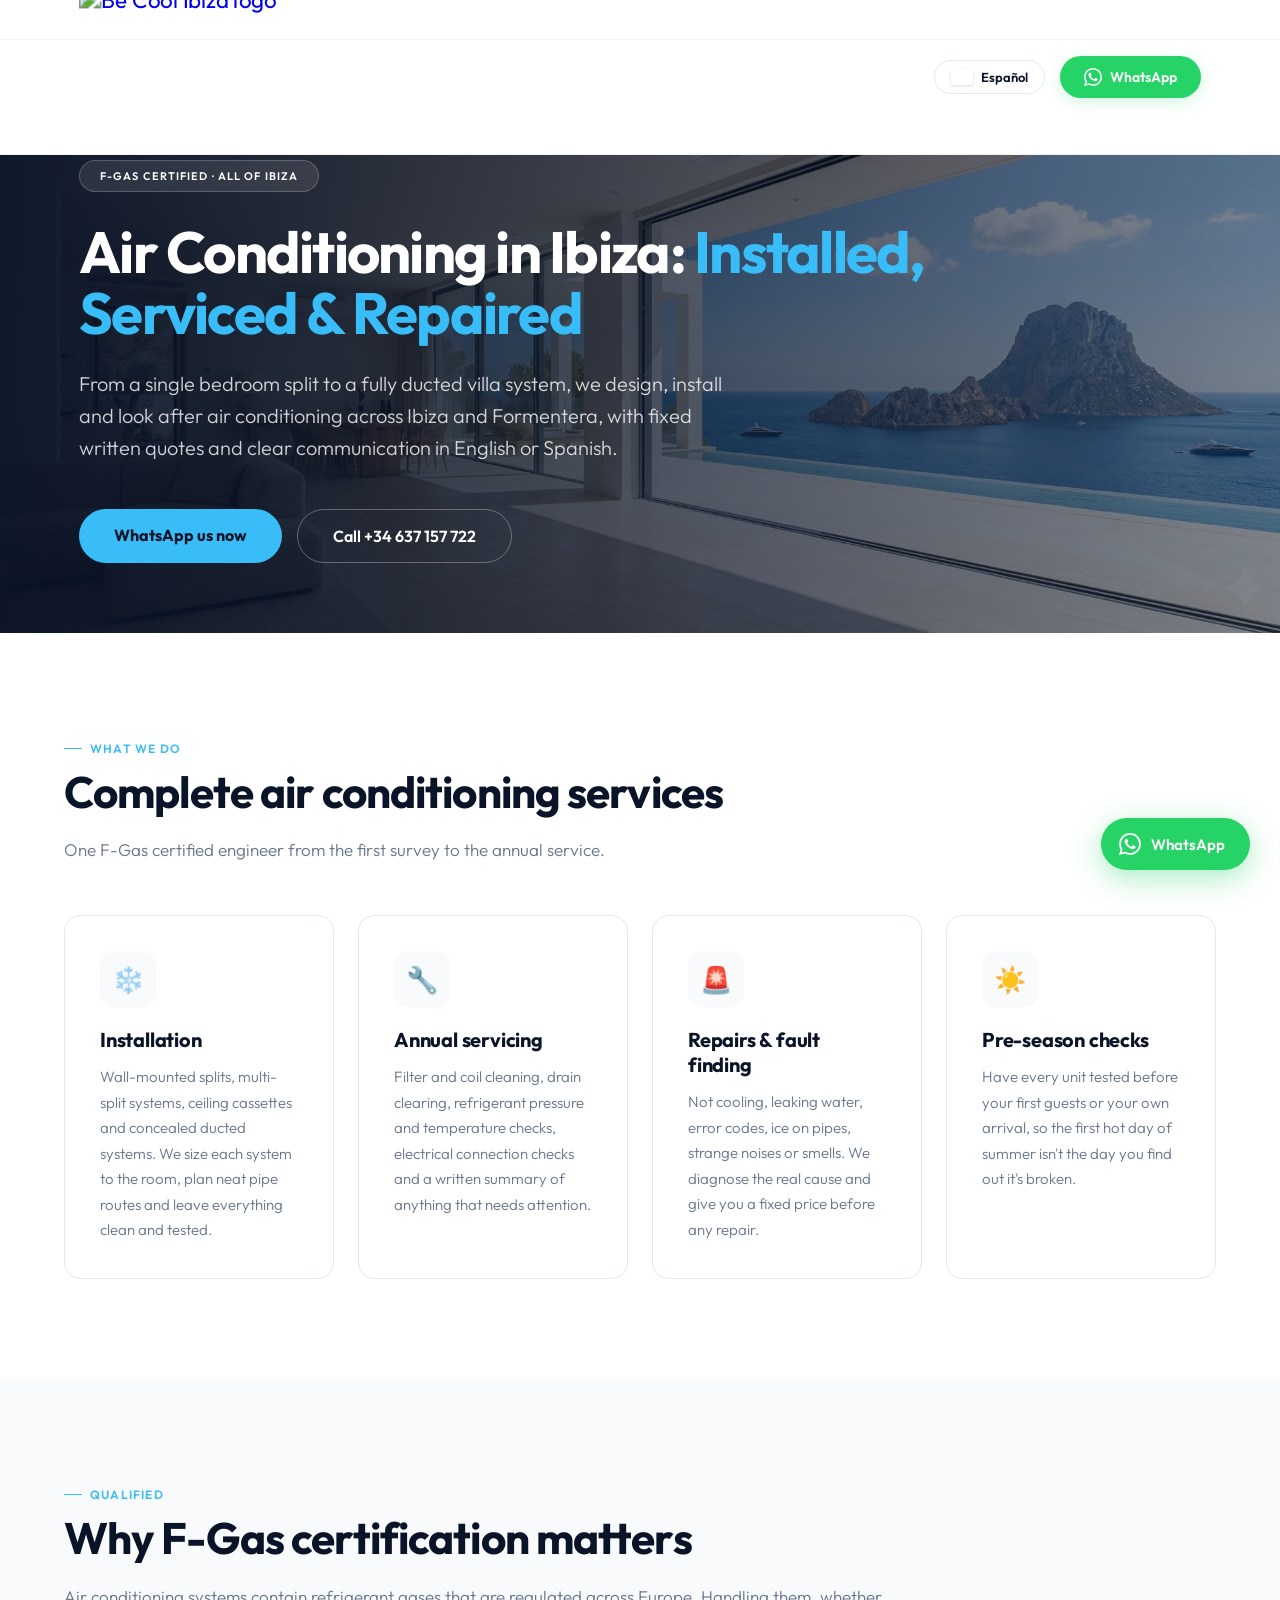
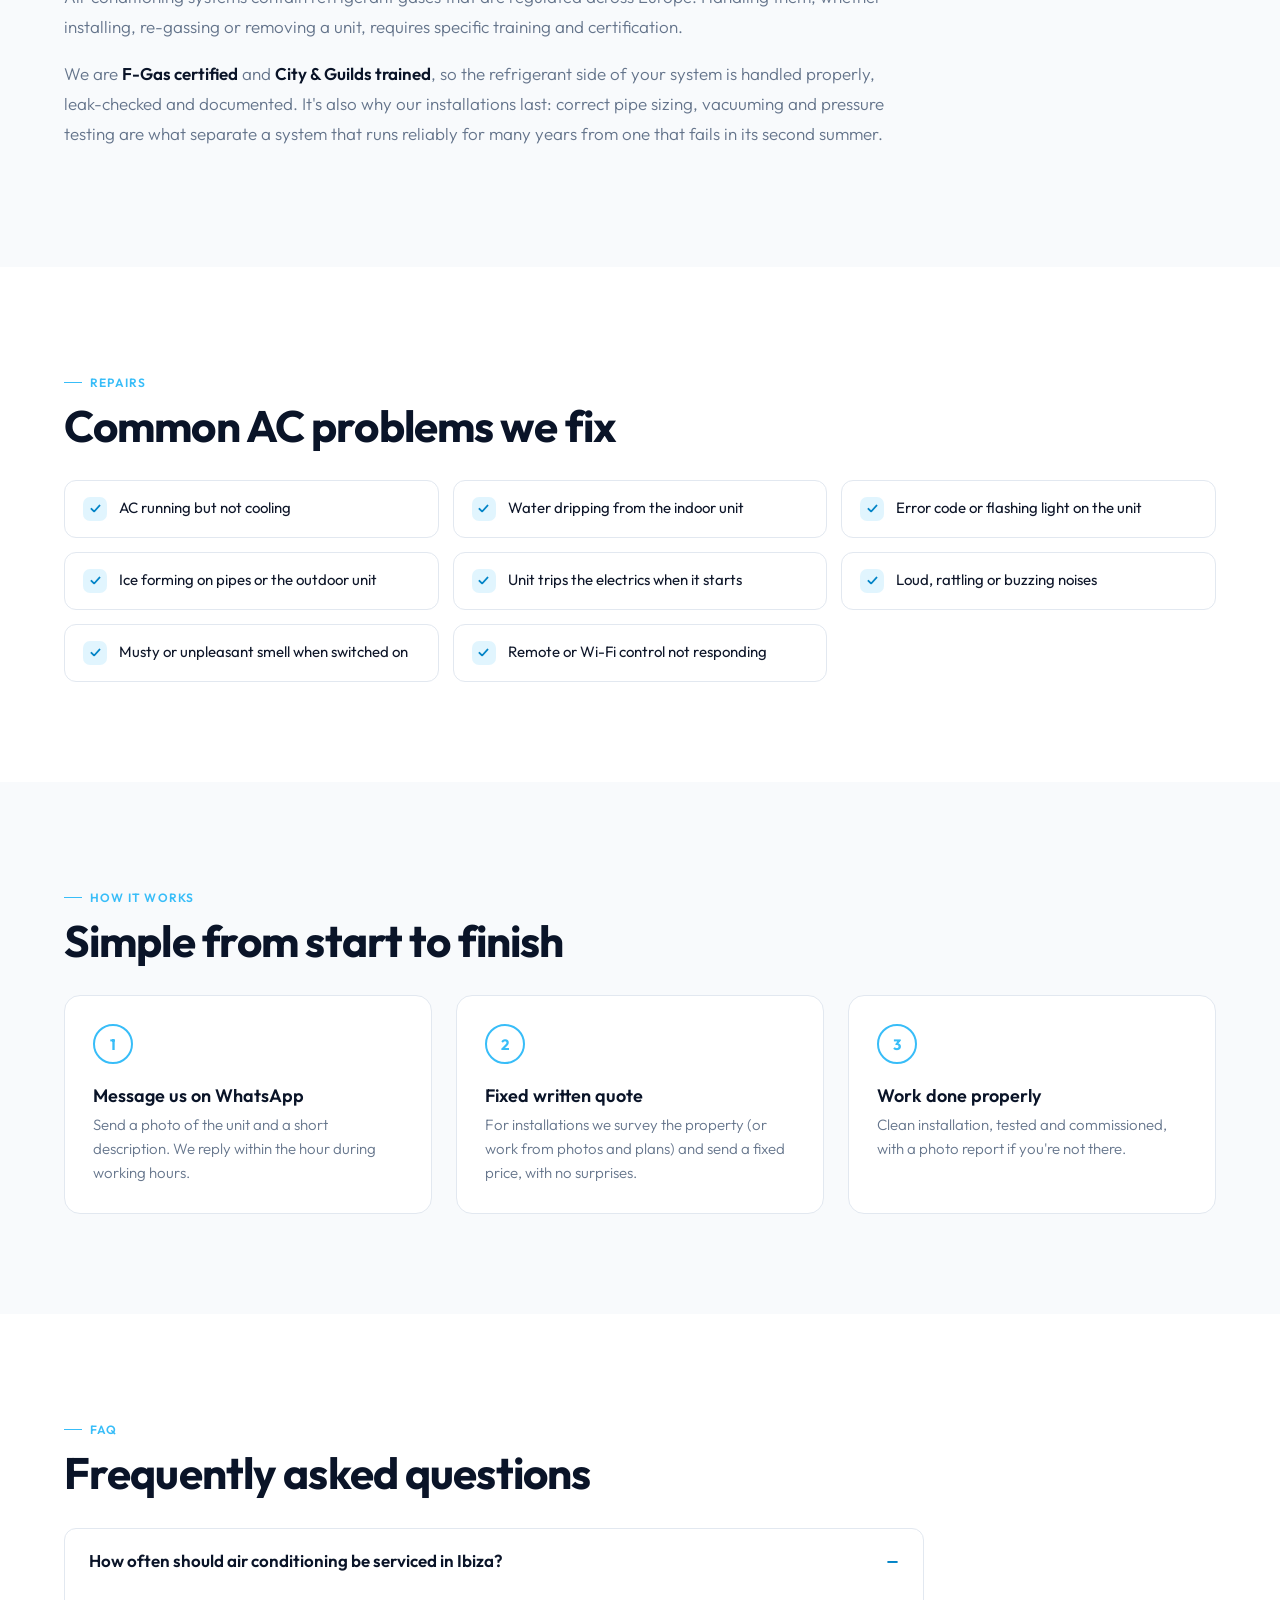
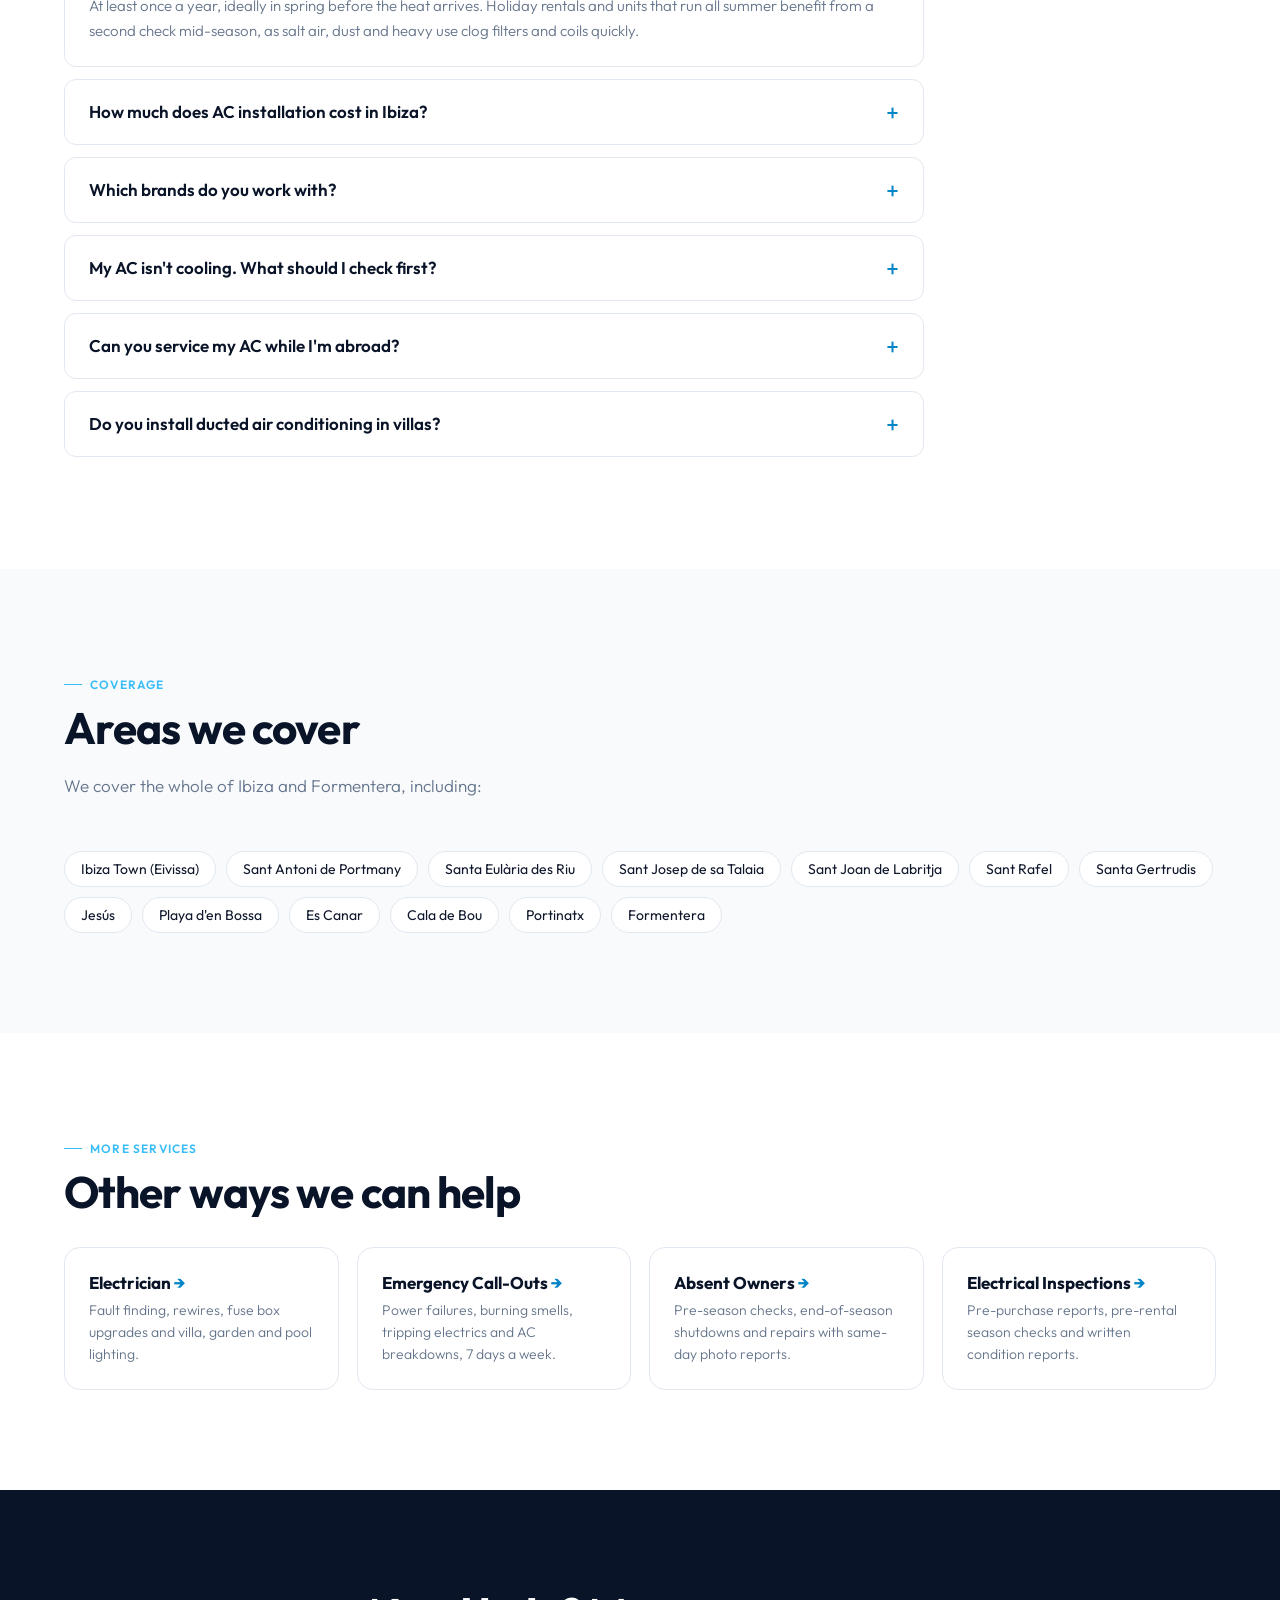
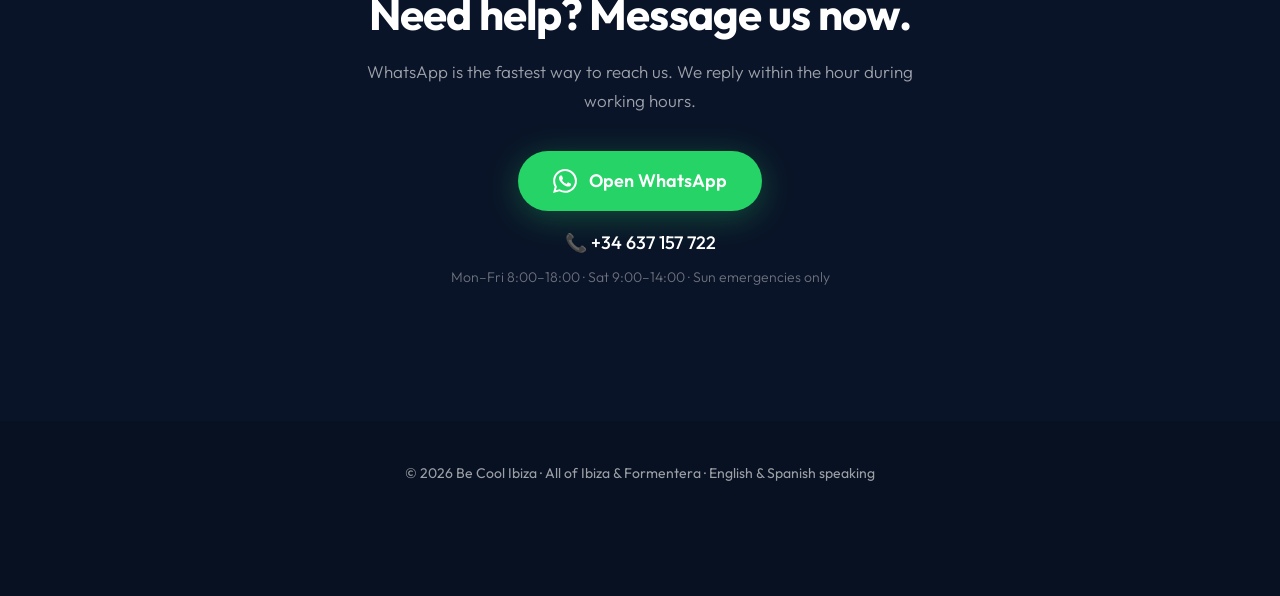
==== air-conditioning-ibiza/index.html @ 4f5106c5 "Add files via upload" ====
<!DOCTYPE html>
<html lang="en">
<head>
<meta charset="UTF-8">
<meta name="viewport" content="width=device-width, initial-scale=1.0">
<title>Air Conditioning Ibiza | Install, Service &amp; Repair | Be Cool Ibiza</title>
<meta name="description" content="F-Gas certified AC installation, servicing and repair across Ibiza &amp; Formentera. Splits, multi-splits and ducted villa systems. English &amp; Spanish speaking.">
<link rel="canonical" href="https://www.becoolibiza.com/air-conditioning-ibiza/">
<link rel="alternate" hreflang="en" href="https://www.becoolibiza.com/air-conditioning-ibiza/">
<link rel="alternate" hreflang="es" href="https://www.becoolibiza.com/es/aire-acondicionado-ibiza/">
<link rel="alternate" hreflang="x-default" href="https://www.becoolibiza.com/air-conditioning-ibiza/">
<meta property="og:type" content="website">
<meta property="og:site_name" content="Be Cool Ibiza">
<meta property="og:title" content="Air Conditioning Ibiza | Install, Service &amp; Repair | Be Cool Ibiza">
<meta property="og:description" content="F-Gas certified AC installation, servicing and repair across Ibiza &amp; Formentera. Splits, multi-splits and ducted villa systems. English &amp; Spanish speaking.">
<meta property="og:url" content="https://www.becoolibiza.com/air-conditioning-ibiza/">
<meta property="og:image" content="https://www.becoolibiza.com/images/hero-ibiza-villa.jpg">
<meta property="og:locale" content="en_GB">
<link rel="icon" href="data:image/svg+xml,<svg xmlns=%22http://www.w3.org/2000/svg%22 viewBox=%220 0 100 100%22>
<link rel="preconnect" href="https://fonts.googleapis.com">
<link rel="preconnect" href="https://fonts.gstatic.com" crossorigin>
<link href="https://fonts.googleapis.com/css2?family=Outfit:wght@300;400;500;600;700;800&display=swap" rel="stylesheet">
<link rel="stylesheet" href="../css/site.css">
<script type="application/ld+json">
{
  "@context": "https://schema.org",
  "@graph": [
    {
      "@type": "Service",
      "name": "Air Conditioning in Ibiza: Installed, Serviced & Repaired",
      "serviceType": "Air conditioning installation, servicing and repair",
      "description": "F-Gas certified AC installation, servicing and repair across Ibiza & Formentera. Splits, multi-splits and ducted villa systems. English & Spanish speaking.",
      "url": "https://www.becoolibiza.com/air-conditioning-ibiza/",
      "inLanguage": "en",
      "areaServed": [
        {
          "@type": "Place",
          "name": "Ibiza"
        },
        {
          "@type": "Place",
          "name": "Formentera"
        }
      ],
      "provider": {
        "@type": [
          "Electrician",
          "HVACBusiness"
        ],
        "@id": "https://www.becoolibiza.com/#business",
        "name": "Be Cool Ibiza",
        "url": "https://www.becoolibiza.com/",
        "telephone": "+34637157722",
        "image": "https://www.becoolibiza.com/logo.png",
        "address": {
          "@type": "PostalAddress",
          "addressLocality": "Santa Eulària des Riu",
          "addressRegion": "Illes Balears",
          "addressCountry": "ES"
        },
        "hasMap": "https://maps.google.com/?cid=661531680177830989"
      }
    },
    {
      "@type": "FAQPage",
      "mainEntity": [
        {
          "@type": "Question",
          "name": "How often should air conditioning be serviced in Ibiza?",
          "acceptedAnswer": {
            "@type": "Answer",
            "text": "At least once a year, ideally in spring before the heat arrives. Holiday rentals and units that run all summer benefit from a second check mid-season, as salt air, dust and heavy use clog filters and coils quickly."
          }
        },
        {
          "@type": "Question",
          "name": "How much does AC installation cost in Ibiza?",
          "acceptedAnswer": {
            "@type": "Answer",
            "text": "It depends on the number of rooms, the type of system and the length of the pipe runs. Send us photos or plans on WhatsApp and we'll give you a fixed written quote, usually the same day."
          }
        },
        {
          "@type": "Question",
          "name": "Which brands do you work with?",
          "acceptedAnswer": {
            "@type": "Answer",
            "text": "We install and service all major brands, including Daikin, Mitsubishi Electric, Fujitsu, LG, Samsung and Toshiba, and can recommend the right unit for your property and budget."
          }
        },
        {
          "@type": "Question",
          "name": "My AC isn't cooling. What should I check first?",
          "acceptedAnswer": {
            "@type": "Answer",
            "text": "Check it's in cool mode (not fan or dry), clean the filters, check the remote batteries and make sure the breaker hasn't tripped. If it still isn't cooling, message us: it may be low on refrigerant or have a component fault."
          }
        },
        {
          "@type": "Question",
          "name": "Can you service my AC while I'm abroad?",
          "acceptedAnswer": {
            "@type": "Answer",
            "text": "Yes. We arrange access with you, your villa manager or key holder, carry out the work and send you a photo report and summary the same day."
          }
        },
        {
          "@type": "Question",
          "name": "Do you install ducted air conditioning in villas?",
          "acceptedAnswer": {
            "@type": "Answer",
            "text": "Yes. Concealed ducted systems are ideal for villas because only discreet grilles are visible. We plan these carefully, ideally during a renovation, and can work alongside your builder or architect."
          }
        }
      ]
    },
    {
      "@type": "BreadcrumbList",
      "itemListElement": [
        {
          "@type": "ListItem",
          "position": 1,
          "name": "Home",
          "item": "https://www.becoolibiza.com/"
        },
        {
          "@type": "ListItem",
          "position": 2,
          "name": "Air Conditioning",
          "item": "https://www.becoolibiza.com/air-conditioning-ibiza/"
        }
      ]
    }
  ]
}
</script>
</head>
<body>

<nav>
  <div class="ni">
    <a class="lg" href="../">
      <img src="../logo.png" alt="Be Cool Ibiza logo" class="logo-img">
    </a>
    <div class="nr">
      <a class="lang-current lang-selector" href="../es/aire-acondicionado-ibiza/" hreflang="es" lang="es">
        <img src="https://flagcdn.com/w40/es.png" alt="" class="flag-icon"> Español
      </a>
      <a class="nw" href="https://wa.me/34637157722?text=Hi%20Be%20Cool%20Ibiza%2C%20I%20need%20help%20with%20air%20conditioning">
        <svg viewBox="0 0 24 24" fill="currentColor" width="18" height="18"><path d="M17.472 14.382c-.297-.149-1.758-.867-2.03-.967-.273-.099-.471-.148-.67.15-.197.297-.767.966-.94 1.164-.173.199-.347.223-.644.075-.297-.15-1.255-.463-2.39-1.475-.883-.788-1.48-1.761-1.653-2.059-.173-.297-.018-.458.13-.606.134-.133.298-.347.446-.52.149-.174.198-.298.298-.497.099-.198.05-.371-.025-.52-.075-.149-.669-1.612-.916-2.207-.242-.579-.487-.5-.669-.51-.173-.008-.371-.01-.57-.01-.198 0-.52.074-.792.372-.272.297-1.04 1.016-1.04 2.479 0 1.462 1.065 2.875 1.213 3.074.149.198 2.096 3.2 5.077 4.487.709.306 1.262.489 1.694.625.712.227 1.36.195 1.871.118.571-.085 1.758-.719 2.006-1.413.248-.694.248-1.289.173-1.413-.074-.124-.272-.198-.57-.347m-5.421 7.403h-.004a9.87 9.87 0 01-5.031-1.378l-.361-.214-3.741.982.998-3.648-.235-.374a9.86 9.86 0 01-1.51-5.26c.001-5.45 4.436-9.884 9.888-9.884 2.64 0 5.122 1.03 6.988 2.898a9.825 9.825 0 012.893 6.994c-.003 5.45-4.437 9.884-9.885 9.884m8.413-18.297A11.815 11.815 0 0012.05 0C5.495 0 .16 5.335.157 11.892c0 2.096.547 4.142 1.588 5.945L.057 24l6.305-1.654a11.882 11.882 0 005.683 1.448h.005c6.554 0 11.89-5.335 11.893-11.893a11.821 11.821 0 00-3.48-8.413Z"/></svg>
        <span>WhatsApp</span>
      </a>
    </div>
  </div>
</nav>

<header class="hero sub">
  <div class="hbg" style="background-image:url('../images/hero-ibiza-villa.jpg')"></div>
  <div class="hc">
    <nav class="crumbs" aria-label="Breadcrumb"><a href="../">Home</a> <span>/</span> Air Conditioning</nav>
    <div class="pill">F-Gas Certified · All of Ibiza</div>
    <h1>Air Conditioning in Ibiza: <span>Installed, Serviced &amp; Repaired</span></h1>
    <p class="hs">From a single bedroom split to a fully ducted villa system, we design, install and look after air conditioning across Ibiza and Formentera, with fixed written quotes and clear communication in English or Spanish.</p>
    <div class="hero-ctas">
      <a class="btn-primary" href="https://wa.me/34637157722?text=Hi%20Be%20Cool%20Ibiza%2C%20I%20need%20help%20with%20air%20conditioning">WhatsApp us now</a>
      <a class="btn-secondary" href="tel:+34637157722">Call +34 637 157 722</a>
    </div>
  </div>
</header>

<main>
  <section class="section">
    <div class="section-inner">
      <div class="stag">What we do</div>
      <h2>Complete air conditioning services</h2>
      <p class="slead">One F-Gas certified engineer from the first survey to the annual service.</p>
      <div class="services-grid cards4">
        <div class="scard">
          <div class="scard-top"><div class="sicon">❄️</div></div>
          <h3 class="scard-title">Installation</h3>
          <p class="scard-desc">Wall-mounted splits, multi-split systems, ceiling cassettes and concealed ducted systems. We size each system to the room, plan neat pipe routes and leave everything clean and tested.</p>
        </div>
        <div class="scard">
          <div class="scard-top"><div class="sicon">🔧</div></div>
          <h3 class="scard-title">Annual servicing</h3>
          <p class="scard-desc">Filter and coil cleaning, drain clearing, refrigerant pressure and temperature checks, electrical connection checks and a written summary of anything that needs attention.</p>
        </div>
        <div class="scard">
          <div class="scard-top"><div class="sicon">🚨</div></div>
          <h3 class="scard-title">Repairs &amp; fault finding</h3>
          <p class="scard-desc">Not cooling, leaking water, error codes, ice on pipes, strange noises or smells. We diagnose the real cause and give you a fixed price before any repair.</p>
        </div>
        <div class="scard">
          <div class="scard-top"><div class="sicon">☀️</div></div>
          <h3 class="scard-title">Pre-season checks</h3>
          <p class="scard-desc">Have every unit tested before your first guests or your own arrival, so the first hot day of summer isn't the day you find out it's broken.</p>
        </div>
      </div>
    </div>
  </section>

  <section class="section why-bg">
    <div class="section-inner">
      <div class="stag">Qualified</div>
      <h2>Why F-Gas certification matters</h2>
      <div class="prose">
          <p>Air conditioning systems contain refrigerant gases that are regulated across Europe. Handling them, whether installing, re-gassing or removing a unit, requires specific training and certification.</p>
          <p>We are <strong>F-Gas certified</strong> and <strong>City &amp; Guilds trained</strong>, so the refrigerant side of your system is handled properly, leak-checked and documented. It's also why our installations last: correct pipe sizing, vacuuming and pressure testing are what separate a system that runs reliably for many years from one that fails in its second summer.</p>
      </div>
    </div>
  </section>

  <section class="section">
    <div class="section-inner">
      <div class="stag">Repairs</div>
      <h2>Common AC problems we fix</h2>
      <ul class="checks">
        <li>AC running but not cooling</li>
        <li>Water dripping from the indoor unit</li>
        <li>Error code or flashing light on the unit</li>
        <li>Ice forming on pipes or the outdoor unit</li>
        <li>Unit trips the electrics when it starts</li>
        <li>Loud, rattling or buzzing noises</li>
        <li>Musty or unpleasant smell when switched on</li>
        <li>Remote or Wi-Fi control not responding</li>
      </ul>
    </div>
  </section>

  <section class="section why-bg">
    <div class="section-inner">
      <div class="stag">How it works</div>
      <h2>Simple from start to finish</h2>
      <div class="asteps steps-row">
        <div class="astep">
          <div class="acirc">1</div>
          <div class="abody"><strong>Message us on WhatsApp</strong><p>Send a photo of the unit and a short description. We reply within the hour during working hours.</p></div>
        </div>
        <div class="astep">
          <div class="acirc">2</div>
          <div class="abody"><strong>Fixed written quote</strong><p>For installations we survey the property (or work from photos and plans) and send a fixed price, with no surprises.</p></div>
        </div>
        <div class="astep">
          <div class="acirc">3</div>
          <div class="abody"><strong>Work done properly</strong><p>Clean installation, tested and commissioned, with a photo report if you're not there.</p></div>
        </div>
      </div>
    </div>
  </section>

  <section class="section">
    <div class="section-inner">
      <div class="stag">FAQ</div>
      <h2>Frequently asked questions</h2>
      <div class="faq">
        <details open><summary>How often should air conditioning be serviced in Ibiza?</summary><p>At least once a year, ideally in spring before the heat arrives. Holiday rentals and units that run all summer benefit from a second check mid-season, as salt air, dust and heavy use clog filters and coils quickly.</p></details>
        <details><summary>How much does AC installation cost in Ibiza?</summary><p>It depends on the number of rooms, the type of system and the length of the pipe runs. Send us photos or plans on WhatsApp and we'll give you a fixed written quote, usually the same day.</p></details>
        <details><summary>Which brands do you work with?</summary><p>We install and service all major brands, including Daikin, Mitsubishi Electric, Fujitsu, LG, Samsung and Toshiba, and can recommend the right unit for your property and budget.</p></details>
        <details><summary>My AC isn't cooling. What should I check first?</summary><p>Check it's in cool mode (not fan or dry), clean the filters, check the remote batteries and make sure the breaker hasn't tripped. If it still isn't cooling, message us: it may be low on refrigerant or have a component fault.</p></details>
        <details><summary>Can you service my AC while I'm abroad?</summary><p>Yes. We arrange access with you, your villa manager or key holder, carry out the work and send you a photo report and summary the same day.</p></details>
        <details><summary>Do you install ducted air conditioning in villas?</summary><p>Yes. Concealed ducted systems are ideal for villas because only discreet grilles are visible. We plan these carefully, ideally during a renovation, and can work alongside your builder or architect.</p></details>
      </div>
    </div>
  </section>

  <section class="section why-bg">
    <div class="section-inner">
      <div class="stag">Coverage</div>
      <h2>Areas we cover</h2>
      <p class="slead">We cover the whole of Ibiza and Formentera, including:</p>
      <ul class="areas">
        <li>Ibiza Town (Eivissa)</li>
        <li>Sant Antoni de Portmany</li>
        <li>Santa Eulària des Riu</li>
        <li>Sant Josep de sa Talaia</li>
        <li>Sant Joan de Labritja</li>
        <li>Sant Rafel</li>
        <li>Santa Gertrudis</li>
        <li>Jesús</li>
        <li>Playa d'en Bossa</li>
        <li>Es Canar</li>
        <li>Cala de Bou</li>
        <li>Portinatx</li>
        <li>Formentera</li>
      </ul>
    </div>
  </section>

  <section class="section">
    <div class="section-inner">
      <div class="stag">More services</div>
      <h2>Other ways we can help</h2>
      <div class="related">
        <a href="../electrician-ibiza/"><strong>Electrician</strong><span>Fault finding, rewires, fuse box upgrades and villa, garden and pool lighting.</span></a>
        <a href="../emergency-electrician-ibiza/"><strong>Emergency Call-Outs</strong><span>Power failures, burning smells, tripping electrics and AC breakdowns, 7 days a week.</span></a>
        <a href="../villa-maintenance-absent-owners/"><strong>Absent Owners</strong><span>Pre-season checks, end-of-season shutdowns and repairs with same-day photo reports.</span></a>
        <a href="../electrical-inspection-ibiza/"><strong>Electrical Inspections</strong><span>Pre-purchase reports, pre-rental season checks and written condition reports.</span></a>
      </div>
    </div>
  </section>

  <section class="contact-section cta-band">
    <div class="section-inner">
      <h2>Need help? Message us now.</h2>
      <p class="slead">WhatsApp is the fastest way to reach us. We reply within the hour during working hours.</p>
      <a class="bigwa" href="https://wa.me/34637157722?text=Hi%20Be%20Cool%20Ibiza%2C%20I%20need%20help%20with%20air%20conditioning"><svg viewBox="0 0 24 24" fill="currentColor"><path d="M17.472 14.382c-.297-.149-1.758-.867-2.03-.967-.273-.099-.471-.148-.67.15-.197.297-.767.966-.94 1.164-.173.199-.347.223-.644.075-.297-.15-1.255-.463-2.39-1.475-.883-.788-1.48-1.761-1.653-2.059-.173-.297-.018-.458.13-.606.134-.133.298-.347.446-.52.149-.174.198-.298.298-.497.099-.198.05-.371-.025-.52-.075-.149-.669-1.612-.916-2.207-.242-.579-.487-.5-.669-.51-.173-.008-.371-.01-.57-.01-.198 0-.52.074-.792.372-.272.297-1.04 1.016-1.04 2.479 0 1.462 1.065 2.875 1.213 3.074.149.198 2.096 3.2 5.077 4.487.709.306 1.262.489 1.694.625.712.227 1.36.195 1.871.118.571-.085 1.758-.719 2.006-1.413.248-.694.248-1.289.173-1.413-.074-.124-.272-.198-.57-.347m-5.421 7.403h-.004a9.87 9.87 0 01-5.031-1.378l-.361-.214-3.741.982.998-3.648-.235-.374a9.86 9.86 0 01-1.51-5.26c.001-5.45 4.436-9.884 9.888-9.884 2.64 0 5.122 1.03 6.988 2.898a9.825 9.825 0 012.893 6.994c-.003 5.45-4.437 9.884-9.885 9.884m8.413-18.297A11.815 11.815 0 0012.05 0C5.495 0 .16 5.335.157 11.892c0 2.096.547 4.142 1.588 5.945L.057 24l6.305-1.654a11.882 11.882 0 005.683 1.448h.005c6.554 0 11.89-5.335 11.893-11.893a11.821 11.821 0 00-3.48-8.413Z"/></svg> Open WhatsApp</a>
      <p><a class="cta-tel" href="tel:+34637157722">📞 +34 637 157 722</a></p>
      <p class="cnote">Mon–Fri 8:00–18:00 · Sat 9:00–14:00 · Sun emergencies only</p>
    </div>
  </section>
</main>

<footer>
  <nav class="fservices" aria-label="Services">
      <a href="../">Home</a>
      <a href="./">Air Conditioning</a>
      <a href="../electrician-ibiza/">Electrician</a>
      <a href="../emergency-electrician-ibiza/">Emergency Call-Outs</a>
      <a href="../villa-maintenance-absent-owners/">Absent Owners</a>
      <a href="../electrical-inspection-ibiza/">Electrical Inspections</a>
  </nav>
  <p>© 2026 Be Cool Ibiza · All of Ibiza &amp; Formentera · English &amp; Spanish speaking</p>
</footer>

<a class="float" href="https://wa.me/34637157722?text=Hi%20Be%20Cool%20Ibiza%2C%20I%20need%20help%20with%20air%20conditioning" aria-label="WhatsApp">
  <svg viewBox="0 0 24 24" fill="currentColor"><path d="M17.472 14.382c-.297-.149-1.758-.867-2.03-.967-.273-.099-.471-.148-.67.15-.197.297-.767.966-.94 1.164-.173.199-.347.223-.644.075-.297-.15-1.255-.463-2.39-1.475-.883-.788-1.48-1.761-1.653-2.059-.173-.297-.018-.458.13-.606.134-.133.298-.347.446-.52.149-.174.198-.298.298-.497.099-.198.05-.371-.025-.52-.075-.149-.669-1.612-.916-2.207-.242-.579-.487-.5-.669-.51-.173-.008-.371-.01-.57-.01-.198 0-.52.074-.792.372-.272.297-1.04 1.016-1.04 2.479 0 1.462 1.065 2.875 1.213 3.074.149.198 2.096 3.2 5.077 4.487.709.306 1.262.489 1.694.625.712.227 1.36.195 1.871.118.571-.085 1.758-.719 2.006-1.413.248-.694.248-1.289.173-1.413-.074-.124-.272-.198-.57-.347m-5.421 7.403h-.004a9.87 9.87 0 01-5.031-1.378l-.361-.214-3.741.982.998-3.648-.235-.374a9.86 9.86 0 01-1.51-5.26c.001-5.45 4.436-9.884 9.888-9.884 2.64 0 5.122 1.03 6.988 2.898a9.825 9.825 0 012.893 6.994c-.003 5.45-4.437 9.884-9.885 9.884m8.413-18.297A11.815 11.815 0 0012.05 0C5.495 0 .16 5.335.157 11.892c0 2.096.547 4.142 1.588 5.945L.057 24l6.305-1.654a11.882 11.882 0 005.683 1.448h.005c6.554 0 11.89-5.335 11.893-11.893a11.821 11.821 0 00-3.48-8.413Z"/></svg>
  <span class="flbl">WhatsApp</span>
</a>

</body>
</html>
---- css/site.css ----
*,*::before,*::after{box-sizing:border-box;margin:0;padding:0}
    :root{
        /* Premium Color Palette */
        --navy:#0A1428; 
        --blue:#1E3A8A; 
        --sky:#38BDF8; 
        --sky-light: rgba(56, 189, 248, 0.15);
        --wa:#25D366;
        --wa-dark:#1DAB56;
        --cr:#F8FAFC; 
        --tx:#0F172A; 
        --tm:#64748B; 
        --bd:#E2E8F0; 
        --r-lg: 16px;
        --sh:0 10px 40px -10px rgba(0,0,0,0.08);
    }
    html{scroll-behavior:smooth}
    body{font-family:'Outfit',sans-serif;background:#fff;color:var(--tx);-webkit-font-smoothing:antialiased;overflow-x:hidden}
    
    /* Sleek Real-Image Language Dropdown */
    .lang-selector {
        position: relative;
        margin-right: 15px;
        font-size: 13px;
        font-weight: 600;
        color: var(--navy);
        user-select: none;
    }
    .lang-current {
        display: flex;
        align-items: center;
        gap: 8px;
        cursor: pointer;
        padding: 8px 16px;
        border-radius: 100px;
        border: 1px solid var(--bd);
        transition: 0.3s;
        background: transparent;
    }
    .lang-current:hover {
        background: var(--cr);
        border-color: var(--tm);
    }
    .flag-icon {
        width: 22px;
        height: 16px;
        object-fit: cover;
        border-radius: 3px;
        display: block;
        box-shadow: 0 1px 3px rgba(0,0,0,0.15);
    }
    .lang-current svg {
        width: 14px;
        height: 14px;
        transition: transform 0.3s;
    }
    .lang-selector.open .lang-current svg {
        transform: rotate(180deg);
    }
    .lang-options {
        position: absolute;
        top: calc(100% + 8px);
        right: 0;
        background: #fff;
        border: 1px solid var(--bd);
        border-radius: 12px;
        box-shadow: 0 10px 25px rgba(0,0,0,0.08);
        overflow: hidden;
        opacity: 0;
        pointer-events: none;
        transform: translateY(-10px);
        transition: all 0.3s cubic-bezier(0.16, 1, 0.3, 1);
        min-width: 135px;
        z-index: 300;
    }
    .lang-selector.open .lang-options {
        opacity: 1;
        pointer-events: auto;
        transform: translateY(0);
    }
    .lang-options div {
        padding: 12px 18px;
        cursor: pointer;
        transition: 0.2s;
        display: flex;
        align-items: center;
        gap: 10px;
        font-size: 14px;
    }
    .lang-options div:hover {
        background: var(--cr);
        color: var(--sky);
    }
    
    /* Clean Premium Header */
    nav{position:fixed;top:0;left:0;right:0;z-index:200;background:#FFFFFF;border-bottom:1px solid rgba(0,0,0,0.05)}
    .ni{max-width:1250px;margin:0 auto;display:flex;align-items:center;justify-content:space-between;padding:12px 5%}
    
    .lg{display:flex;align-items:center;text-decoration:none;}
    .logo-img {
        height: 130px; 
        width: auto; 
        object-fit: contain; 
        transform: scale(1.4); 
        transform-origin: left center;
    }
    
    .nr {display: flex; align-items: center;}
    .nw{display:flex;align-items:center;gap:8px;background:var(--wa);color:#fff;font-size:14px;font-weight:600;padding:12px 24px;border-radius:100px;text-decoration:none;transition:0.3s;box-shadow:0 4px 15px rgba(37,211,102,0.2)}
    .nw:hover{transform:translateY(-2px); box-shadow:0 6px 20px rgba(37,211,102,0.3)}

    /* Cinematic Hero */
    .hero{position:relative;min-height:90vh;display:flex;align-items:center;overflow:hidden;margin-top:80px;background:var(--navy)}
    .hbg{position:absolute;inset:0;background-image:url('../images/hero-ibiza-villa.jpg');background-size:cover;background-position:center}
    .hbg::after{content:'';position:absolute;inset:0;background:linear-gradient(to right, rgba(10,20,40,0.95) 0%, rgba(10,20,40,0.5) 100%)}
    .hc{position:relative;z-index:2;max-width:1250px;margin:0 auto;width:100%;padding:60px 5%}
    
    .pill{display:inline-flex;align-items:center;gap:10px;background:rgba(255,255,255,0.1);border:1px solid rgba(255,255,255,0.2);backdrop-filter:blur(10px);border-radius:100px;padding:8px 20px;font-size:11px;font-weight:600;letter-spacing:.1em;text-transform:uppercase;color:#fff;margin-bottom:30px}
    h1{font-size:clamp(40px,6vw,72px);font-weight:700;line-height:1.05;color:#fff;letter-spacing:-.03em;margin-bottom:24px;max-width:850px}
    h1 span{color:var(--sky)}
    .hs{font-size:20px;color:rgba(255,255,255,0.8);font-weight:300;max-width:650px;line-height:1.6;margin-bottom:45px}
    
    .hero-ctas {display: flex; gap: 15px; flex-wrap: wrap;}
    .btn-primary {background: var(--sky); color: var(--navy); padding: 16px 35px; border-radius: 100px; font-weight: 700; font-size: 16px; text-decoration: none; transition: 0.3s;}
    .btn-primary:hover {background: #fff; transform: translateY(-2px);}
    .btn-secondary {background: transparent; border: 1px solid rgba(255,255,255,0.3); color: #fff; padding: 16px 35px; border-radius: 100px; font-weight: 600; font-size: 16px; text-decoration: none; transition: 0.3s; cursor: pointer;}
    .btn-secondary:hover {background: rgba(255,255,255,0.1); border-color: #fff;}

    .hero-stats{display:flex;flex-wrap:wrap;border-top:1px solid rgba(255,255,255,0.15);padding-top:35px;margin-top:50px;}
    .hstat{flex:1;min-width:130px;padding-right:28px;margin-right:28px;border-right:1px solid rgba(255,255,255,0.15)}
    .hstat:last-child{border-right:none;margin-right:0;padding-right:0}
    .hstat-n{font-size:24px;font-weight:700;color:#fff;margin-bottom:4px}
    .hstat-n span{color:var(--sky)}
    .hstat-l{font-size:12px;color:rgba(255,255,255,0.5);text-transform: uppercase;letter-spacing: 1px;font-weight:500;}

    /* CREDENTIALS STRIP */
    .credentials-strip {
        background: #081121;
        border-bottom: 1px solid rgba(255,255,255,0.05);
        padding: 24px 5%;
    }
    .credentials-inner {
        max-width: 1250px;
        margin: 0 auto;
        display: flex;
        align-items: center;
        gap: 35px;
    }
    .cred-label {
        font-size: 11px;
        font-weight: 700;
        color: rgba(255,255,255,0.4);
        letter-spacing: 1.5px;
        text-transform: uppercase;
        flex-shrink: 0;
    }
    .cred-boxes {
        display: flex;
        gap: 16px;
        flex-wrap: wrap;
    }
    .cred-box {
        display: flex;
        align-items: center;
        gap: 14px;
        background: rgba(255,255,255,0.04);
        border: 1px solid rgba(255,255,255,0.08);
        border-radius: 12px;
        padding: 10px 24px 10px 12px;
        text-decoration: none;
        transition: 0.3s;
    }
    a.cred-box:hover {
        background: rgba(255,255,255,0.08);
        border-color: rgba(255,255,255,0.2);
    }
    .cred-icon-wrap {
        width: 48px;
        height: 48px;
        background: #fff;
        border-radius: 10px;
        display: flex;
        align-items: center;
        justify-content: center;
        overflow: hidden;
        padding: 6px;
        flex-shrink: 0;
    }
    .cred-icon-wrap img {
        width: 100%;
        height: 100%;
        object-fit: contain;
    }
    .cred-text {
        display: flex;
        flex-direction: column;
        justify-content: center;
    }
    .cred-text strong {
        color: #fff;
        font-size: 15px;
        font-weight: 700;
        margin-bottom: 2px;
        letter-spacing: -0.3px;
    }
    .cred-text span {
        color: rgba(255,255,255,0.6);
        font-size: 12px;
        font-weight: 300;
    }

    /* Sections */
    .section{padding:100px 5%}
    .section-inner{max-width:1250px;margin:0 auto}
    .stag{display:inline-flex;align-items:center;gap:8px;font-size:12px;font-weight:600;letter-spacing:.1em;text-transform:uppercase;color:var(--sky);margin-bottom:12px}
    .stag::before{content:'';width:18px;height:1px;background:var(--sky)}
    h2{font-size:clamp(32px,4vw,44px);font-weight:700;color:var(--navy);line-height:1.1;letter-spacing:-.02em;margin-bottom:20px}
    .slead{font-size:17px;color:var(--tm);font-weight:300;line-height:1.7;max-width:600px;margin-bottom:50px}

    /* Specific Services Grid */
    .services-grid{display:grid;grid-template-columns:repeat(auto-fit,minmax(300px,1fr));gap:24px}
    .scard{background:var(--white);border:1px solid var(--bd);border-radius:var(--r-lg);padding:35px;transition:border-color .3s,box-shadow .3s,transform .3s}
    .scard:hover{border-color:var(--sky);box-shadow:var(--sh);transform:translateY(-5px)}
    .scard.feature{background:var(--navy);border-color:var(--navy);grid-column:span 2}
    @media(max-width:750px){.scard.feature{grid-column:span 1}}
    .scard-top{display:flex;align-items:flex-start;justify-content:space-between;margin-bottom:20px}
    .sicon{width:56px;height:56px;border-radius:14px;display:flex;align-items:center;justify-content:center;font-size:26px;background:var(--cr)}
    .feature .sicon{background:rgba(255,255,255,0.05)}
    .sbadge{font-size:11px;font-weight:600;letter-spacing:.08em;text-transform:uppercase;padding:6px 12px;border-radius:20px;background:var(--sky-light);color:var(--sky);white-space:nowrap}
    .feature .sbadge{background:rgba(56, 189, 248, 0.2);color:var(--sky)}
    .scard-title{font-size:22px;font-weight:700;color:var(--navy);margin-bottom:12px;letter-spacing:-.01em}
    .feature .scard-title{color:#fff}
    .scard-desc{font-size:15px;color:var(--tm);line-height:1.7;font-weight:300}
    .feature .scard-desc{color:rgba(255,255,255,0.7)}

    /* Why Us / Expertise */
    .why-bg{background:var(--cr)}
    .why-grid{display:grid;grid-template-columns:1fr 1fr;gap:70px;align-items:center}
    @media(max-width:900px){.why-grid{grid-template-columns:1fr;gap:50px}}
    
    /* NEW STACKED IMAGES STYLING */
    .why-images {
        display: flex;
        flex-direction: column;
        gap: 30px;
        align-self: start;
    }
    .why-images img {
        width: 100%;
        height: auto;
        display: block;
        border-radius: var(--r-lg);
        box-shadow: var(--sh);
    }
    
    .why-list{display:flex;flex-direction:column;gap:30px;margin-top:40px}
    .witem{display:flex;gap:20px;align-items:flex-start}
    .wnum{width:36px;height:36px;border-radius:10px;flex-shrink:0;background:var(--sky-light);color:var(--sky);font-size:14px;font-weight:700;display:flex;align-items:center;justify-content:center}
    .wbody strong{display:block;font-size:18px;font-weight:600;color:var(--navy);margin-bottom:6px}
    .wbody p{font-size:15px;color:var(--tm);font-weight:300;line-height:1.6}

    /* Absent Owner Focus */
    .absent-grid{display:grid;grid-template-columns:1.2fr 1fr;gap:70px;align-items:center}
    @media(max-width:900px){.absent-grid{grid-template-columns:1fr;gap:50px}}
    .asteps{display:flex;flex-direction:column}
    .astep{display:flex;gap:20px;align-items:flex-start;padding:25px 0;border-bottom:1px solid var(--bd)}
    .astep:first-child{padding-top:0}
    .astep:last-child{border-bottom:none}
    .acirc{width:40px;height:40px;border-radius:50%;flex-shrink:0;background:var(--white);border:2px solid var(--sky);display:flex;align-items:center;justify-content:center;font-size:15px;font-weight:700;color:var(--sky)}
    .abody strong{display:block;font-size:18px;font-weight:600;color:var(--navy);margin-bottom:6px}
    .abody p{font-size:15px;color:var(--tm);font-weight:300;line-height:1.6}
    
    .absent-panel{background:var(--navy);border-radius:24px;padding:45px;position:relative;overflow:hidden;box-shadow:var(--sh)}
    .absent-panel::before{content:'';position:absolute;top:-60px;right:-60px;width:200px;height:200px;border-radius:50%;background:rgba(56, 189, 248, 0.1)}
    .aptag{font-size:11px;font-weight:600;letter-spacing:.1em;text-transform:uppercase;color:var(--sky);margin-bottom:16px}
    .absent-panel h3{font-size:32px;font-weight:700;color:#fff;line-height:1.15;margin-bottom:30px;letter-spacing:-1px;}
    .plist{display:flex;flex-direction:column;gap:12px}
    .pitem{display:flex;align-items:center;gap:15px;background:rgba(255,255,255,0.04);border:1px solid rgba(255,255,255,0.08);border-radius:12px;padding:15px 20px}
    .pcheck{width:28px;height:28px;border-radius:8px;flex-shrink:0;background:rgba(56, 189, 248, 0.15);display:flex;align-items:center;justify-content:center;font-size:14px;color:var(--sky)}
    .pitem span{font-size:15px;color:rgba(255,255,255,0.8);font-weight:300;}

    /* Contact & Timetable */
    .contact-section{background:var(--navy);padding:100px 5%}
    .contact-inner{max-width:1250px;margin:0 auto;display:grid;grid-template-columns:1fr 1fr;gap:80px;align-items:start}
    @media(max-width:900px){.contact-inner{grid-template-columns:1fr;gap:50px}}
    .contact-section h2{color:#fff}
    .contact-section .slead{color:rgba(255,255,255,0.6);margin-bottom:35px}
    .bigwa{display:inline-flex;align-items:center;gap:12px;background:var(--wa);color:#fff;font-size:18px;font-weight:600;padding:18px 35px;border-radius:50px;text-decoration:none;box-shadow:0 6px 32px rgba(37,211,102,.3);transition:0.3s;margin-bottom:20px}
    .bigwa:hover{background:var(--wa-dark);transform:translateY(-3px)}
    .bigwa svg{width:24px;height:24px}
    
    .cnote{font-size:14px;color:rgba(255,255,255,.4);margin-bottom:35px;font-weight:300;}
    .cdet{display:flex;align-items:center;gap:12px;font-size:15px;color:rgba(255,255,255,.6);margin-bottom:12px;font-weight:300;}
    .cdet strong{color:rgba(255,255,255,.9);font-weight:500;}
    
    .hbox{background:rgba(255,255,255,0.03);border:1px solid rgba(255,255,255,0.08);border-radius:24px;padding:40px;backdrop-filter:blur(10px)}
    .hbox h4{font-size:22px;font-weight:600;color:#fff;margin-bottom:25px}
    .hrow{display:flex;justify-content:space-between;font-size:15px;padding:14px 0;border-bottom:1px solid rgba(255,255,255,0.05);font-weight:300;}
    .hrow:last-of-type{border-bottom:none}
    .hrow .day{color:rgba(255,255,255,0.5)}
    .hrow .time{color:#fff;font-weight:500}
    .ebox{margin-top:25px;padding:20px;background:rgba(56, 189, 248, 0.08);border:1px solid rgba(56, 189, 248, 0.2);border-radius:12px;font-size:14px;color:rgba(255,255,255,0.7);line-height:1.6;font-weight:300;}
    .ebox strong{color:var(--sky);font-weight:600;}

    /* Floating WhatsApp */
    .float{position:fixed;bottom:30px;right:30px;z-index:300;display:flex;align-items:center;gap:10px;background:var(--wa);color:#fff;font-size:15px;font-weight:600;padding:15px 25px 15px 18px;border-radius:50px;text-decoration:none;box-shadow:0 8px 30px rgba(37,211,102,.4);animation:popin .6s 1.5s both cubic-bezier(.175,.885,.32,1.275);transition:0.3s}
    .float:hover{transform:translateY(-3px) scale(1.02)}
    .float svg{width:22px;height:22px}
    @keyframes popin{from{transform:scale(0);opacity:0}to{transform:scale(1);opacity:1}}
    
    /* CALLBACK MODAL STYLES */
    .modal-overlay {
        position: fixed; inset: 0; background: rgba(10, 20, 40, 0.8); z-index: 9999;
        display: flex; align-items: center; justify-content: center; padding: 20px;
        opacity: 0; pointer-events: none; transition: opacity 0.3s ease; backdrop-filter: blur(5px);
    }
    .modal-overlay.active { opacity: 1; pointer-events: auto; }
    .modal-content {
        background: #fff; border-radius: 24px; padding: 40px; width: 100%; max-width: 500px;
        position: relative; transform: translateY(20px); transition: transform 0.3s ease;
        box-shadow: 0 25px 50px -12px rgba(0, 0, 0, 0.25);
    }
    .modal-overlay.active .modal-content { transform: translateY(0); }
    .modal-close {
        position: absolute; top: 20px; right: 20px; background: rgba(0,0,0,0.05); border: none;
        width: 36px; height: 36px; border-radius: 50%; display: flex; align-items: center;
        justify-content: center; cursor: pointer; transition: 0.2s; color: var(--tx);
    }
    .modal-close:hover { background: rgba(0,0,0,0.1); }
    .modal-title { font-size: 26px; font-weight: 700; color: var(--navy); margin-bottom: 8px; letter-spacing: -0.5px;}
    .modal-sub { font-size: 15px; color: var(--tm); margin-bottom: 25px; font-weight: 300; line-height: 1.5;}
    .fm-group { margin-bottom: 18px; }
    .fm-label { display: block; font-size: 12px; font-weight: 700; color: var(--navy); margin-bottom: 8px; text-transform: uppercase; letter-spacing: 0.5px;}
    .fm-input, .fm-textarea {
        width: 100%; padding: 14px 16px; border: 1px solid var(--bd); border-radius: 12px;
        font-family: inherit; font-size: 15px; color: var(--tx); background: var(--cr); transition: 0.3s;
    }
    .fm-input:focus, .fm-textarea:focus {
        outline: none; border-color: var(--sky); background: #fff; box-shadow: 0 0 0 4px var(--sky-light);
    }
    .fm-textarea { resize: vertical; min-height: 100px; }
    .fm-submit {
        width: 100%; background: var(--navy); color: #fff; border: none; padding: 16px;
        border-radius: 100px; font-size: 16px; font-weight: 700; cursor: pointer; transition: 0.3s;
        margin-top: 10px;
    }
    .fm-submit:hover { background: var(--sky); color: var(--navy); transform: translateY(-2px); box-shadow: 0 10px 20px rgba(56, 189, 248, 0.2); }
    @media(max-width: 640px){ .modal-content { padding: 30px 20px; } }

    @media(max-width:950px){
        .credentials-inner {
            flex-direction: column;
            align-items: flex-start;
            gap: 20px;
        }
    }
    
   @media(max-width:768px){
      /* Make language selector visible and compact for mobile */
      .lang-selector { margin-right: 10px; }
      .lang-current { padding: 8px 10px; gap: 4px; }
      
      /* Hide the text in the top WhatsApp button so everything fits nicely */
      .nw span { display: none !important; }
      .nw { padding: 12px; }
      
      /* Floating button mobile styles */
      .flbl{display:none}
      .float{padding:16px;border-radius:50%;bottom:20px;right:20px;}
    }
    @media(max-width:640px){
      .logo-img {height: 90px; transform: scale(1.2);}
      .hero-stats{flex-direction:column}
      .hstat{border-right:none;border-bottom:1px solid rgba(255,255,255,0.15);padding:15px 0;margin:0}
      .hstat:last-child{border-bottom:none}
    }
    footer{background:#081121;color:rgba(255,255,255,.6);text-align:center;padding:40px 5% 110px;font-size:14px;line-height:1.8}
    .fcreds{display:flex;gap:10px;justify-content:center;flex-wrap:wrap;margin:14px 0}
    .fcred{border:1px solid rgba(255,255,255,.15);border-radius:100px;padding:4px 14px;font-size:12px}
    a.lang-current{text-decoration:none;color:var(--navy)}
    .scard-more{display:inline-block;margin-top:18px;font-size:14px;font-weight:600;color:#0284C7;text-decoration:none}
    .feature .scard-more{color:var(--sky)}
    .scard-more:hover{text-decoration:underline}
    .fservices{display:flex;flex-wrap:wrap;justify-content:center;gap:6px 20px;margin:14px 0}
    .fservices a{color:rgba(255,255,255,.75);text-decoration:none;font-size:14px}
    .fservices a:hover{color:var(--sky)}

/* ===== Service pages ===== */
:root{--white:#fff;--link:#0284C7}
.hero.sub{min-height:auto}
.hero.sub .hc{padding:80px 5% 70px}
.hero.sub h1{font-size:clamp(34px,5vw,58px)}
.crumbs{font-size:13px;color:rgba(255,255,255,.55);margin-bottom:22px}
.crumbs a{color:rgba(255,255,255,.85);text-decoration:none}
.crumbs a:hover{color:var(--sky)}
.crumbs span{margin:0 6px}
h3.scard-title{font-size:20px}
.cards4{grid-template-columns:repeat(auto-fit,minmax(260px,1fr))}
.prose{max-width:820px}
.prose p{font-size:17px;color:var(--tm);line-height:1.75;font-weight:300;margin-bottom:18px}
.prose strong{color:var(--navy);font-weight:600}
.safety{list-style:none;counter-reset:s;margin-top:10px}
.safety li{position:relative;padding:18px 0 18px 58px;border-bottom:1px solid var(--bd);font-size:16px;line-height:1.6;color:var(--tx)}
.safety li:last-child{border-bottom:none}
.safety li::before{counter-increment:s;content:counter(s);position:absolute;left:0;top:16px;width:38px;height:38px;border-radius:10px;background:#FEE2E2;color:#B91C1C;font-weight:700;display:flex;align-items:center;justify-content:center}
.checks{list-style:none;display:grid;grid-template-columns:repeat(auto-fit,minmax(280px,1fr));gap:14px;margin-top:30px}
.checks li{display:flex;gap:12px;align-items:flex-start;background:#fff;border:1px solid var(--bd);border-radius:12px;padding:16px 18px;font-size:15px;line-height:1.5}
.checks li::before{content:'✓';flex-shrink:0;width:24px;height:24px;border-radius:7px;background:var(--sky-light);color:var(--link);font-weight:700;font-size:13px;display:flex;align-items:center;justify-content:center}
.steps-row{display:grid;grid-template-columns:repeat(auto-fit,minmax(260px,1fr));gap:24px;margin-top:30px}
.steps-row .astep{flex-direction:column;border:1px solid var(--bd);border-radius:var(--r-lg);padding:28px;background:#fff}
.steps-row .astep:first-child{padding-top:28px}
.steps-row .astep:last-child{border-bottom:1px solid var(--bd)}
.faq{max-width:860px;margin-top:30px}
.faq details{background:#fff;border:1px solid var(--bd);border-radius:12px;margin-bottom:12px}
.faq summary{cursor:pointer;list-style:none;display:flex;justify-content:space-between;align-items:center;gap:16px;padding:20px 24px;font-size:17px;font-weight:600;color:var(--navy)}
.faq summary::-webkit-details-marker{display:none}
.faq summary::after{content:'+';color:var(--link);font-size:24px;font-weight:400;line-height:1}
.faq details[open] summary::after{content:'−'}
.faq details p{padding:0 24px 22px;color:var(--tm);font-size:15px;line-height:1.7;font-weight:300}
.areas{list-style:none;display:flex;flex-wrap:wrap;gap:10px}
.areas li{padding:8px 16px;border-radius:100px;background:#fff;border:1px solid var(--bd);font-size:14px}
.why-bg .areas li{background:#fff}
.related{display:grid;grid-template-columns:repeat(auto-fit,minmax(230px,1fr));gap:18px;margin-top:30px}
.related a{display:block;background:#fff;border:1px solid var(--bd);border-radius:var(--r-lg);padding:24px;text-decoration:none;transition:.3s}
.related a:hover{border-color:var(--sky);transform:translateY(-3px);box-shadow:var(--sh)}
.related strong{display:block;font-size:17px;color:var(--navy);margin-bottom:6px}
.related strong::after{content:' →';color:var(--link)}
.related span{font-size:14px;color:var(--tm);font-weight:300;line-height:1.5}
.cta-band{text-align:center}
.cta-band .slead{margin-left:auto;margin-right:auto}
.cta-tel{display:inline-block;color:#fff;font-size:18px;font-weight:500;text-decoration:none;margin-bottom:14px}
.cta-tel:hover{color:var(--sky)}
footer{background:#081121;color:rgba(255,255,255,.6);text-align:center;padding:40px 5% 110px;font-size:14px;line-height:1.8}
.fservices{display:flex;flex-wrap:wrap;justify-content:center;gap:6px 20px;margin-bottom:14px}
.fservices a{color:rgba(255,255,255,.75);text-decoration:none;font-size:14px}
.fservices a:hover{color:var(--sky)}
@media(max-width:640px){
  .hero.sub .hc{padding:50px 5% 45px}
  .hero-ctas a{width:100%;text-align:center}
  .section{padding:70px 5%}
  .faq summary{padding:18px;font-size:16px}
  .faq details p{padding:0 18px 18px}
}
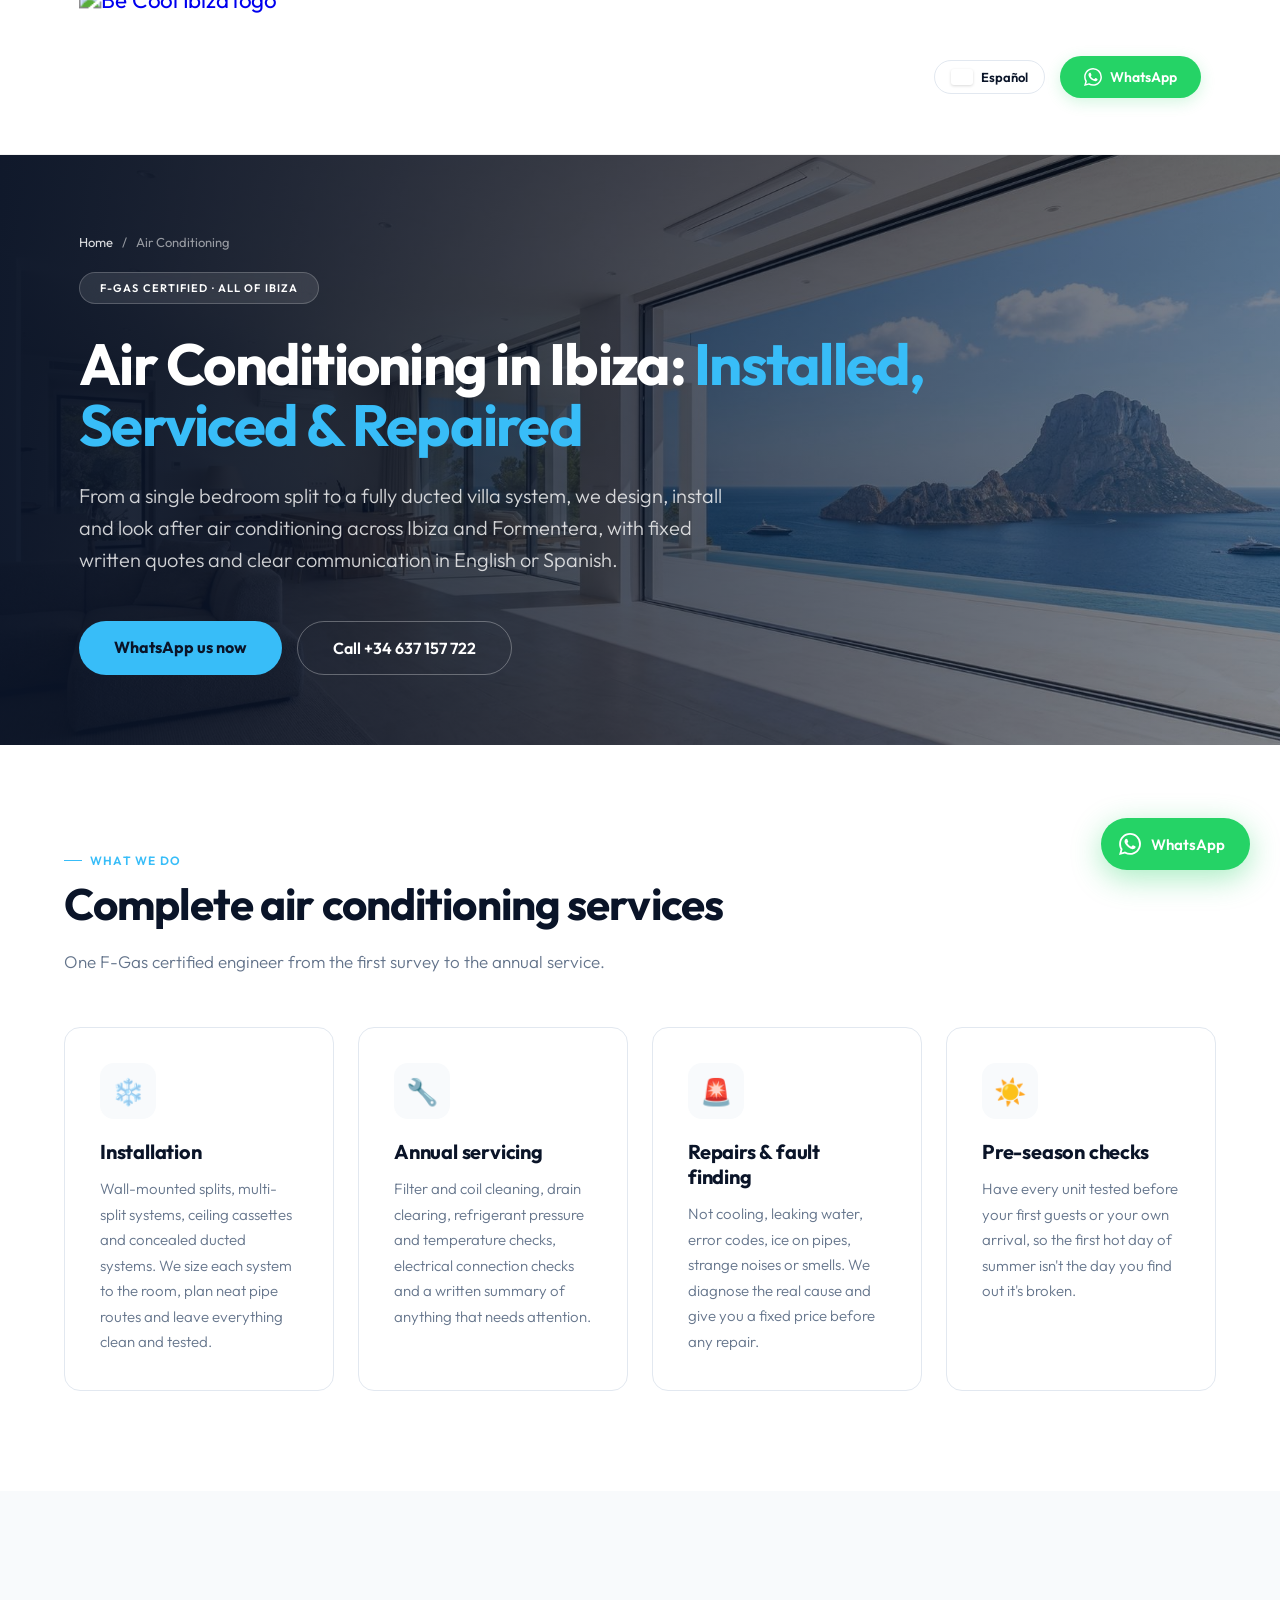
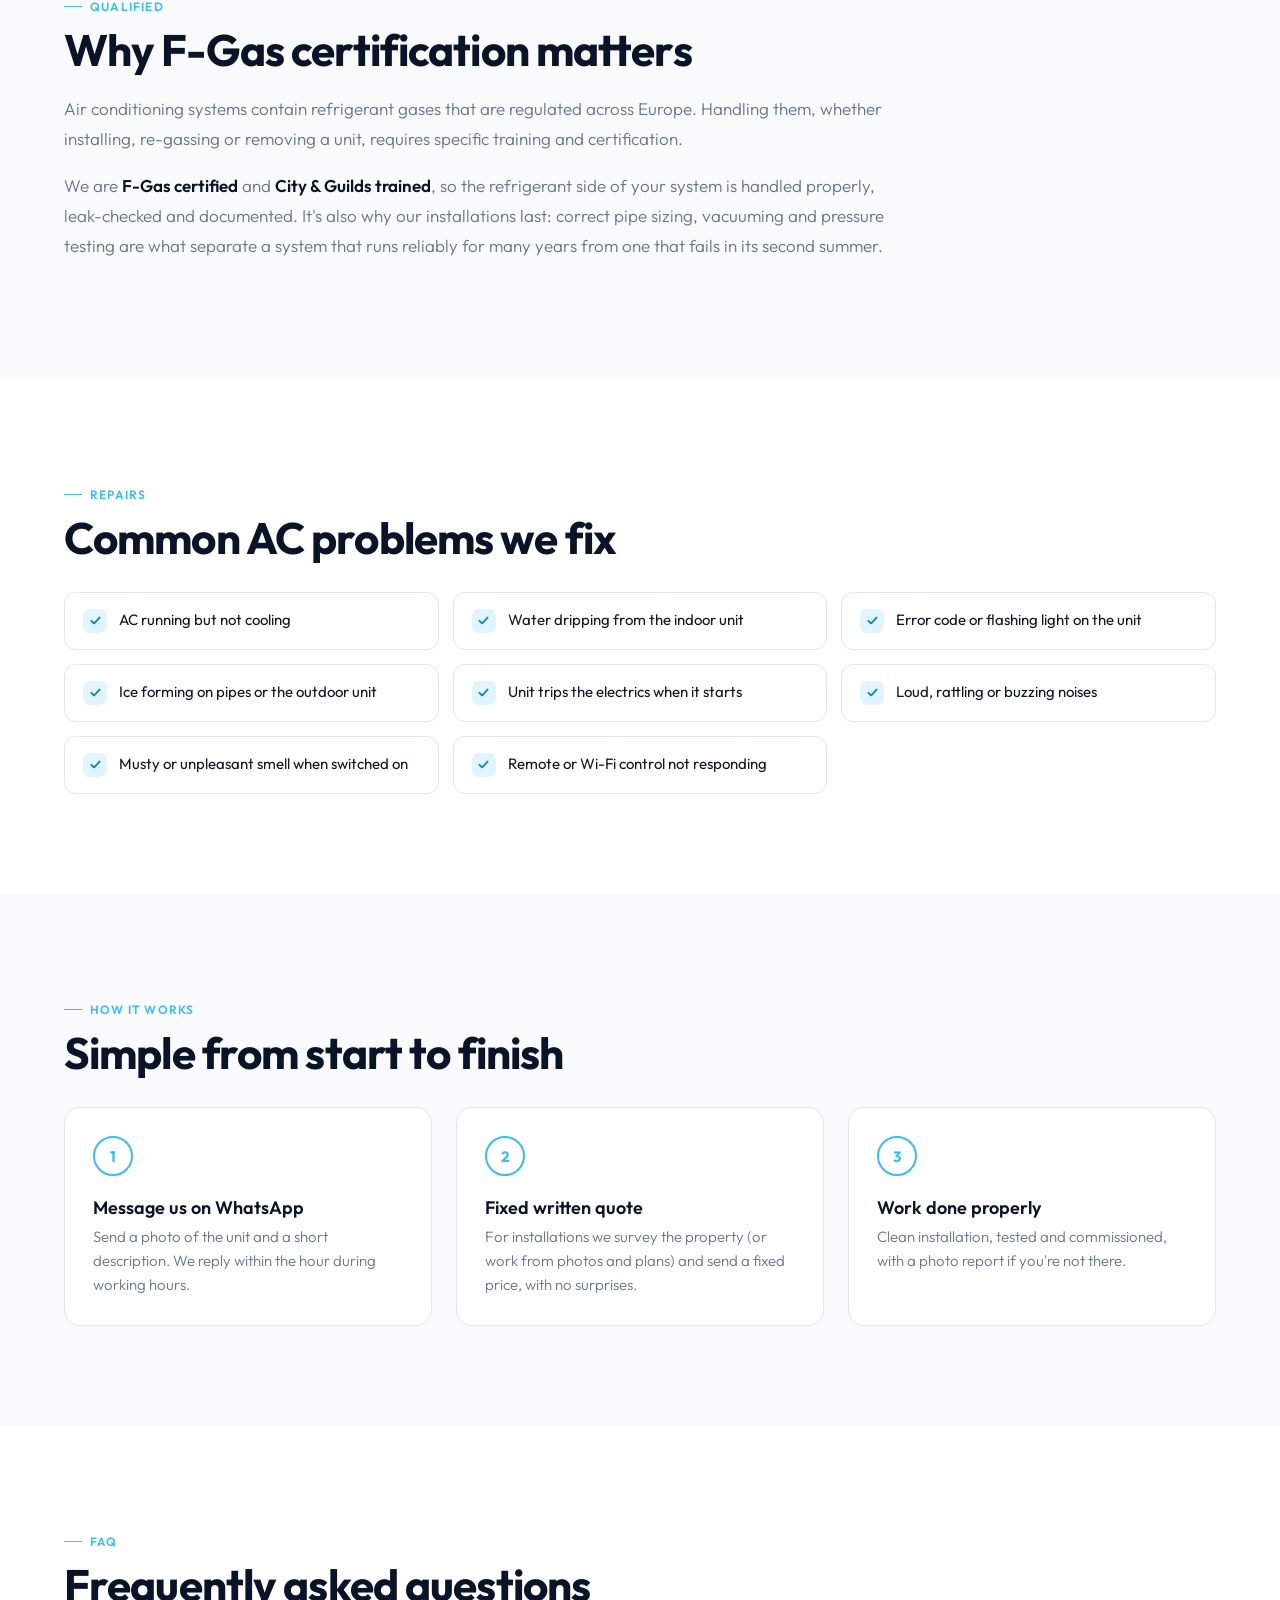
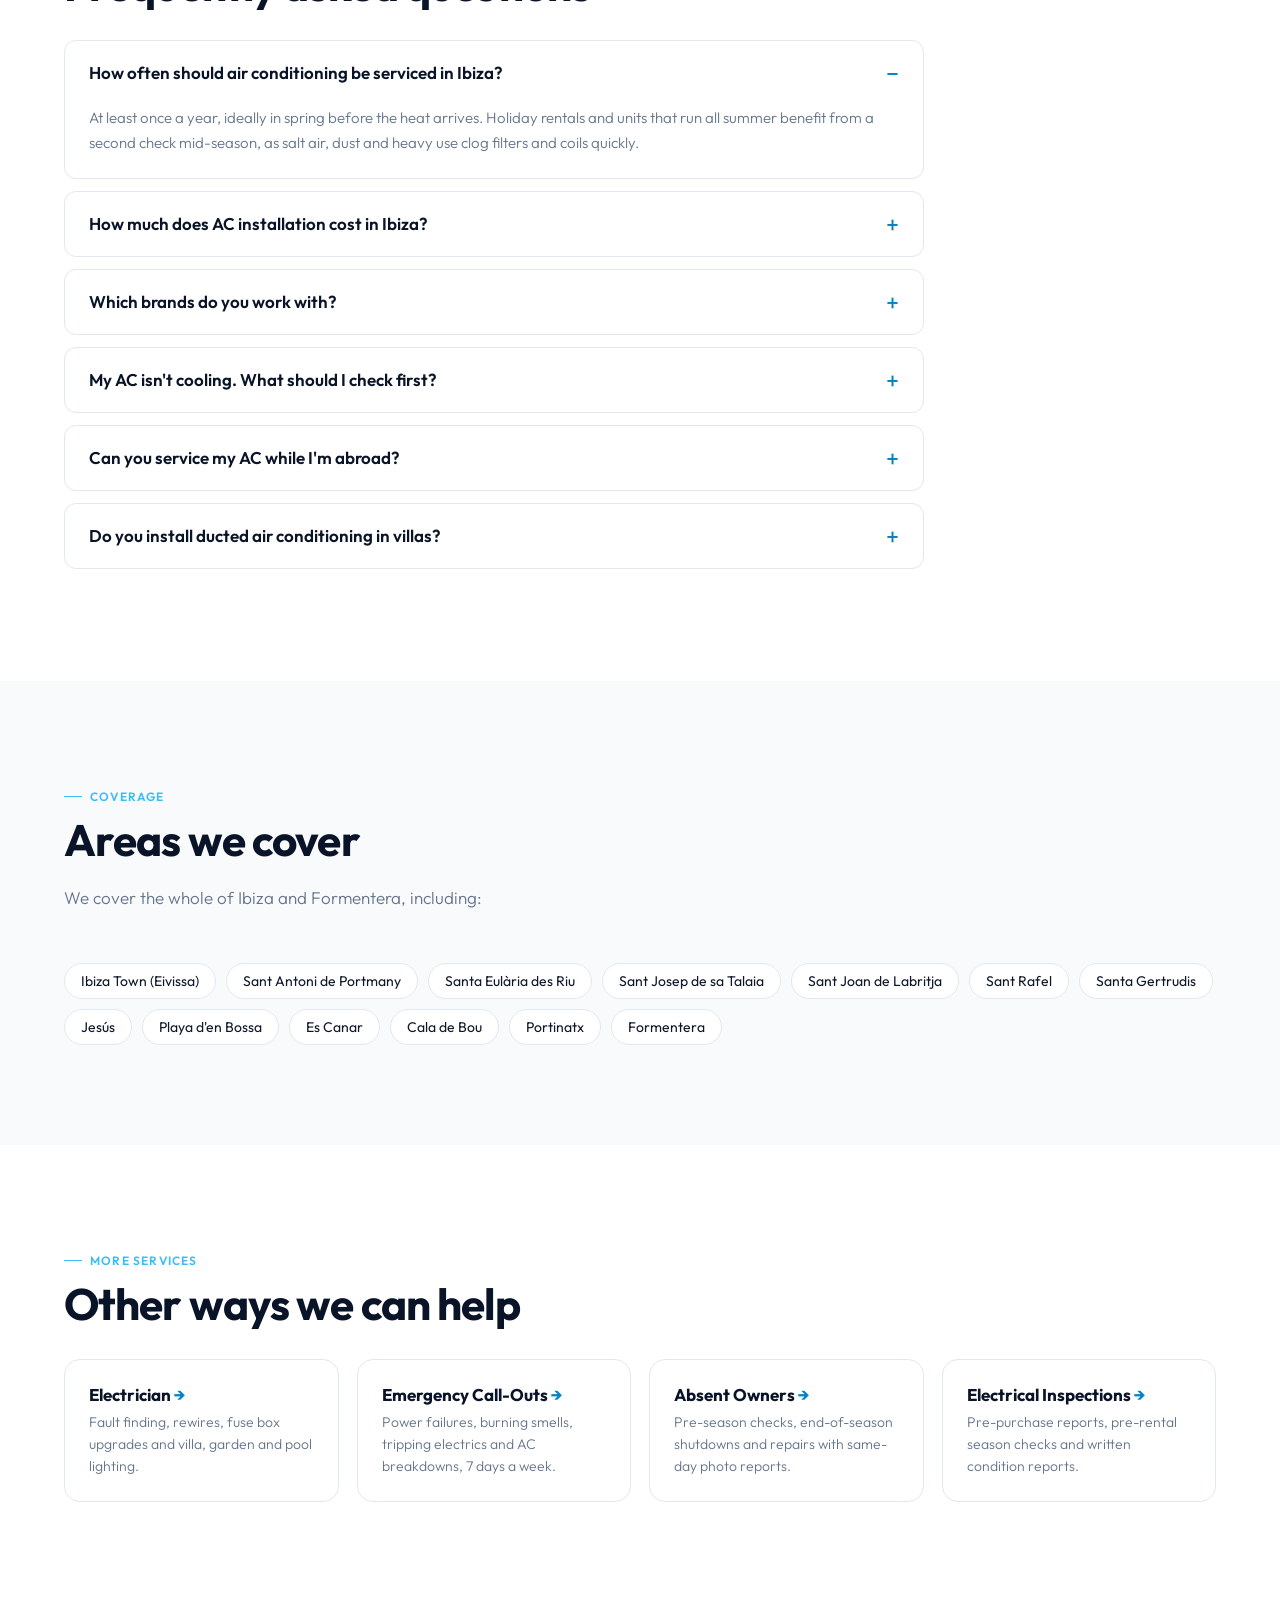
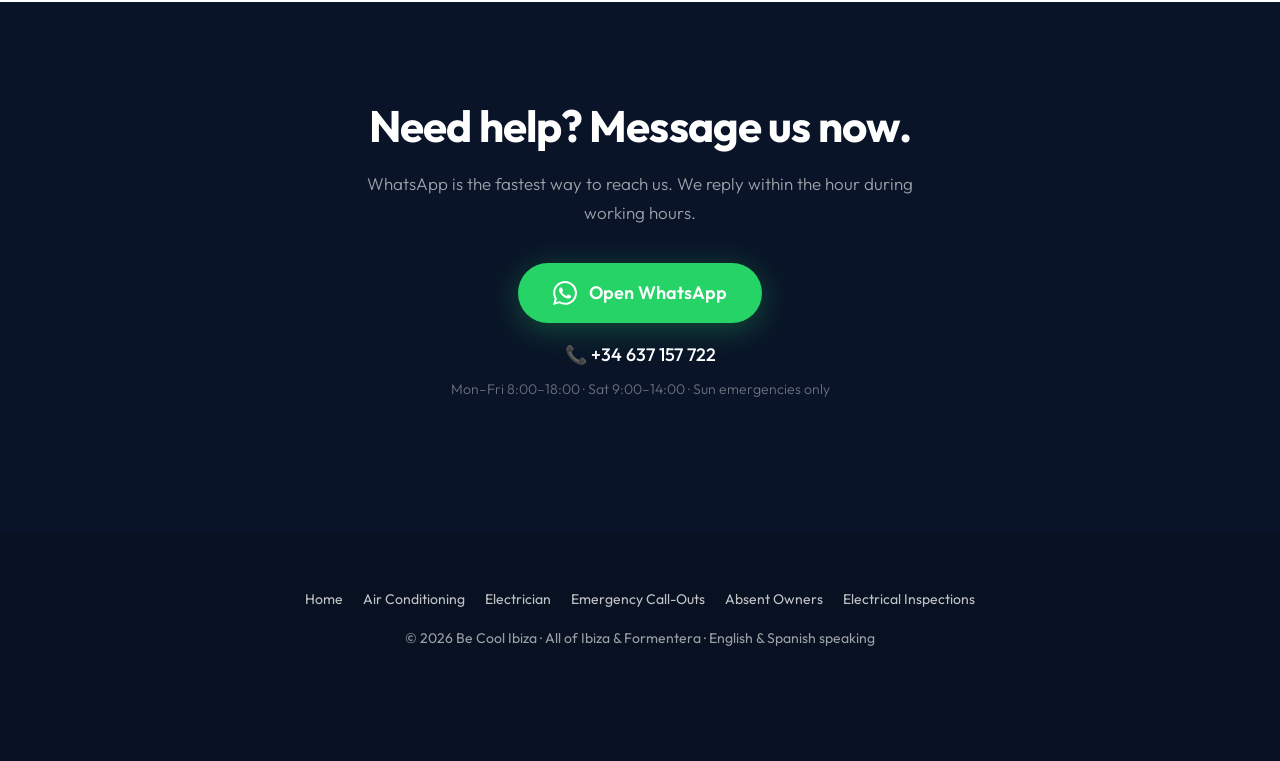
==== commit a9cbca26: "Add files via upload" ====
--- a/air-conditioning-ibiza/index.html
+++ b/air-conditioning-ibiza/index.html
@@ -157,7 +157,7 @@
 <header class="hero sub">
   <div class="hbg" style="background-image:url('../images/hero-ibiza-villa.jpg')"></div>
   <div class="hc">
-    <nav class="crumbs" aria-label="Breadcrumb"><a href="../">Home</a> <span>/</span> Air Conditioning</nav>
+    <div class="crumbs" role="navigation" aria-label="Breadcrumb"><a href="../">Home</a> <span>/</span> Air Conditioning</div>
     <div class="pill">F-Gas Certified · All of Ibiza</div>
     <h1>Air Conditioning in Ibiza: <span>Installed, Serviced &amp; Repaired</span></h1>
     <p class="hs">From a single bedroom split to a fully ducted villa system, we design, install and look after air conditioning across Ibiza and Formentera, with fixed written quotes and clear communication in English or Spanish.</p>
@@ -311,14 +311,14 @@
 </main>
 
 <footer>
-  <nav class="fservices" aria-label="Services">
+  <div class="fservices" role="navigation" aria-label="Services">
       <a href="../">Home</a>
       <a href="./">Air Conditioning</a>
       <a href="../electrician-ibiza/">Electrician</a>
       <a href="../emergency-electrician-ibiza/">Emergency Call-Outs</a>
       <a href="../villa-maintenance-absent-owners/">Absent Owners</a>
       <a href="../electrical-inspection-ibiza/">Electrical Inspections</a>
-  </nav>
+  </div>
   <p>© 2026 Be Cool Ibiza · All of Ibiza &amp; Formentera · English &amp; Spanish speaking</p>
 </footer>
 
--- a/css/site.css
+++ b/css/site.css
@@ -384,6 +384,11 @@
     .fservices{display:flex;flex-wrap:wrap;justify-content:center;gap:6px 20px;margin:14px 0}
     .fservices a{color:rgba(255,255,255,.75);text-decoration:none;font-size:14px}
     .fservices a:hover{color:var(--sky)}
+    /* header height offset + headline colours */
+    .hero{margin-top:154px}
+    h1 > span.en, h1 > span.es{color:#fff}
+    h1 > span.en > span, h1 > span.es > span{color:var(--sky)}
+    @media(max-width:640px){.hero{margin-top:114px}}
 
 /* ===== Service pages ===== */
 :root{--white:#fff;--link:#0284C7}
